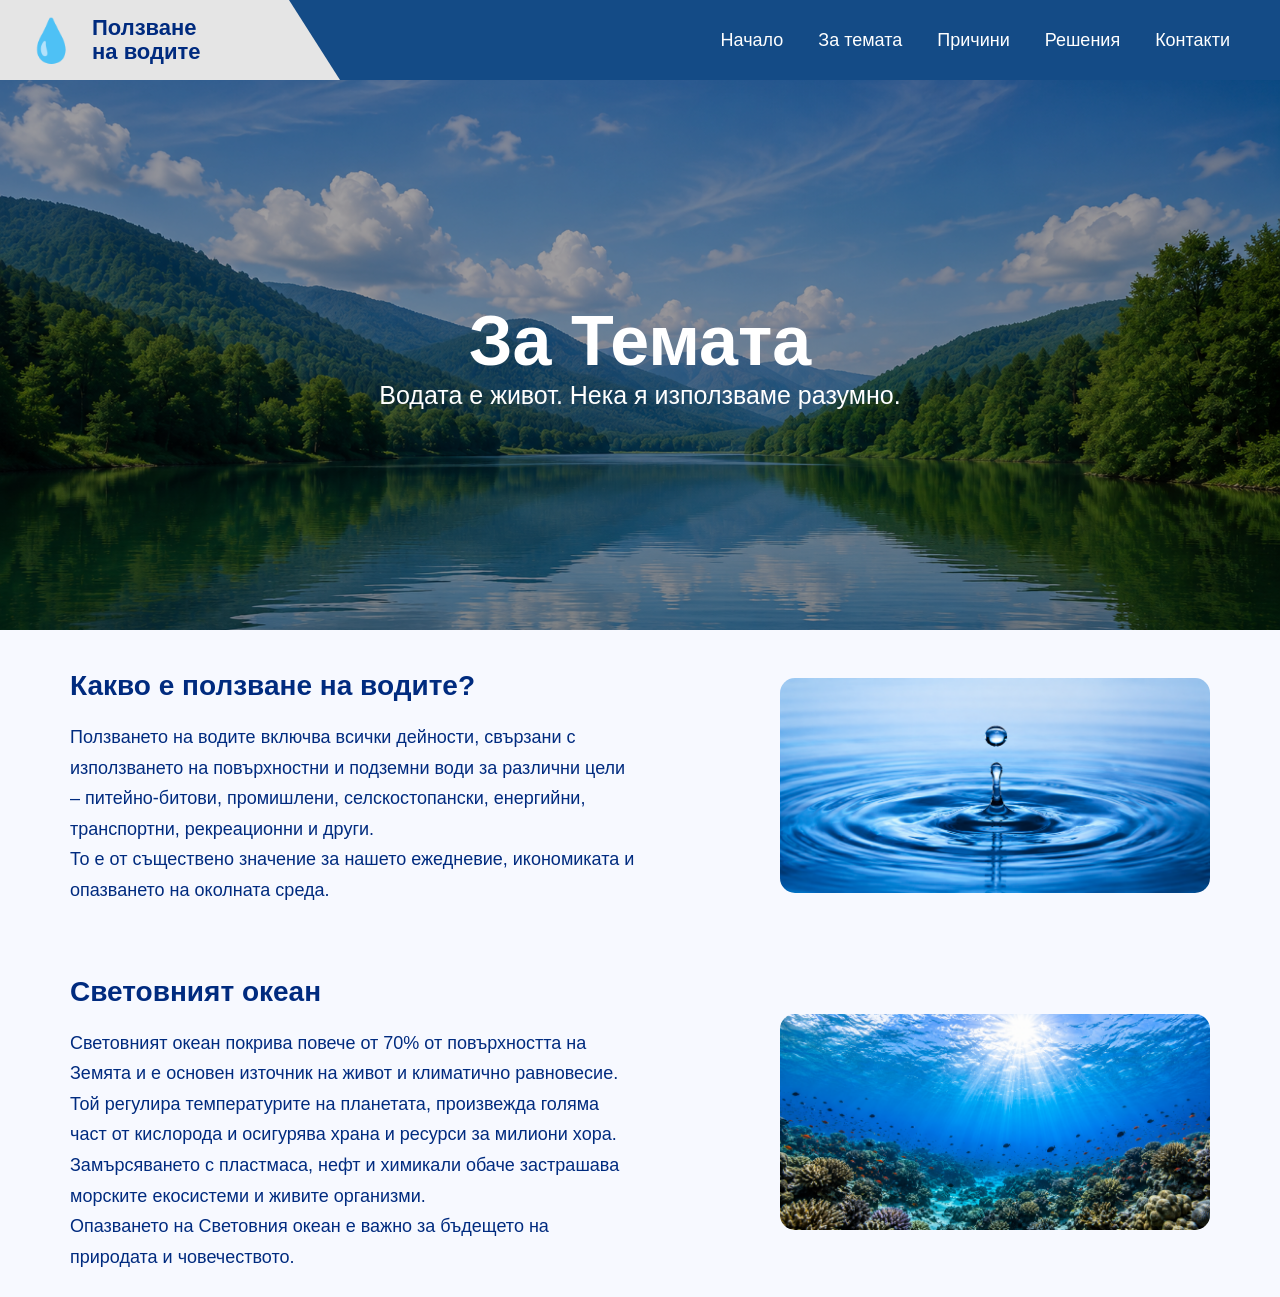
==== about.html @ a23218c3 "Add files via upload" ====
<!DOCTYPE html>
<html>

<head>

    <title>Ползване на Водите</title>

    <link rel="stylesheet" href="css/about.css">

</head>

<body>

    <!-- MENU -->

    <div class="menu">

        <div class="logo-box">

            <div class="logo-left">
                💧
            </div>

            <div class="logo-text">
                <h2>Ползване</h2>
                <h2>на водите</h2>
            </div>

        </div>

        <div class="links">

            <a class="hover-underline-animation" href="index.html">Начало</a>
            <a class="hover-underline-animation" href="about.html">За темата</a>
            <a class="hover-underline-animation" href="#">Причини</a>
            <a class="hover-underline-animation" href="#">Решения</a>
            <a class="hover-underline-animation" href="#">Контакти</a>

        </div>

    </div>

    <!-- HERO -->

    <div class="hero">

        <div class="overlay"></div>

        <div class="hero-content">

            <div class="center">

                <div class="center-text">
                    За Темата
                </div>

                <div class="center-text-bottom">
                    Водата е живот. Нека я използваме разумно.
                </div>

            </div>

        </div>

<div class="about-section">

    <div class="about-text">

        <h2>Какво е ползване на водите?</h2>

        <p>
            Ползването на водите включва всички дейности,
            свързани с използването на повърхностни и
            подземни води за различни цели – питейно-битови,
            промишлени, селскостопански, енергийни,
            транспортни, рекреационни и други.
        </p>

        <p>
            То е от съществено значение за нашето ежедневие,
            икономиката и опазването на околната среда.
        </p>

    </div>

    <div class="about-image">

        <img src="images/water.jpg">

    </div>

</div>

<div class="ocean-section">

    <div class="ocean-text">

        <h2>Световният океан</h2>

        <p>
            Световният океан покрива повече от 70%
            от повърхността на Земята и е основен
            източник на живот и климатично равновесие.
            Той регулира температурите на планетата,
            произвежда голяма част от кислорода и
            осигурява храна и ресурси за милиони хора.
            Замърсяването с пластмаса, нефт и химикали
            обаче застрашава морските екосистеми и
            живите организми.
        </p>

        <p>
            Опазването на Световния океан е важно
            за бъдещето на природата и човечеството.
        </p>

    </div>

    <div class="ocean-image">

        <img src="images/ocean.jpg">

    </div>

</div>
---- css/about.css ----
*{
    margin:0;
    padding:0;
    box-sizing:border-box;
    font-family:Arial, Helvetica, sans-serif;
}

body{
    background:#f5f5f5;
}

/*-------------------------------- MENU */

.menu{
    width:100%;
    height:80px;
    background:#144b86;
    display:flex;
    justify-content:space-between;
    align-items:center;
    padding-right:50px;
}

/*----------------------------------- LOGO */

.logo-box{
    width:340px;
    height:80px;
    background:#e5e5e5;
    display:flex;
    align-items:center;
    padding-left:25px;
    clip-path:polygon(0 0, 85% 0, 100% 100%, 0 100%);
}

/*-------------------------------------------ICON */

.logo-left{
    font-size:42px;
    margin-right:15px;
}

/*--------------------------------------------- TEXT */

.logo-text h2{
    color:#002b7f;
    font-size:22px;
    line-height:1.1;
}

/*----------------------------------------------- LINKS */
.hover-underline-animation {
  display: inline-block;
  position: relative;
}

.hover-underline-animation::after {
  content: '';
  position: absolute;
  width: 100%;
  transform: scaleX(0);
  height: 2px;
  bottom: 0;
  left: 0;
  background-color: #0087ca;
  transform-origin: bottom right;
  transition: transform 0.25s ease-out;
}

.hover-underline-animation:hover::after {
  transform: scaleX(1);
  transform-origin: bottom left;
}

.links{
    display:flex;
    gap:35px;
}

.links a{
    color:white;
    text-decoration:none;
    font-size:18px;
    
}

.links a:hover{
    color:#4da6ff;
}

/*--------------------------------------------- HERO */

.hero{
    position:relative;
    height:550px;
    background-image:url("../images/hero.jpg");
    background-size:cover;
    background-position:center;
}

/*------------------------------------------------- OVERLAY */

.overlay{
    position:absolute;
    top:0;
    left:0;
    width:100%;
    height:100%;
    background:rgba(0, 0, 0, 0.35);
}

/*---------------------------------------------------- CONTENT */

.hero-content{
    position:relative;
    height:100%;
    display:flex;
    justify-content:center;
    align-items:center;
    color:white;
}

/*------------------------------------------------ TEXT ON PICTURE */

.center{
    max-width:650px;
    align-items: center;
    text-align: center;
    
}

.center-text{
    font-size: 70px;
    font-weight: bold;
}
.center-text-bottom{
    font-size: 25px;
    
}

/*------------------------------------------------ About */

.about-section{
    padding-right: 70px;
    padding-left: 70px;
    padding-bottom: 35px;
    padding-top: 40px;
    background:#f7f9ff;
    display:flex;
    justify-content:space-between;
    align-items:center;
}

.about-text{
    width:50%;
}

.about-text h2{
    color:#002b7f;
    font-size:28px;
    margin-bottom:20px;
}

.about-text p{
    color:#002b7f;
    font-size:18px;
    line-height:1.7;
}

.about-image img{
    width:430px;
    border-radius:15px;

}

/*------------------------------------------------- OCEAN SECTION */

.ocean-section{
    padding-right: 70px;
    padding-left: 70px;
    padding-bottom: 25px;
    padding-top: 35px;
    background:#f7f9ff;
    display:flex;
    justify-content:space-between;
    align-items:center;
}

.ocean-text{
    width:50%;
}

.ocean-text h2{
    color:#002b7f;
    font-size:28px;
    margin-bottom:20px;
}

.ocean-text p{
    color:#002b7f;
    font-size:18px;
    line-height:1.7;
}

.ocean-image img{
    width:430px;
    border-radius:15px;

}
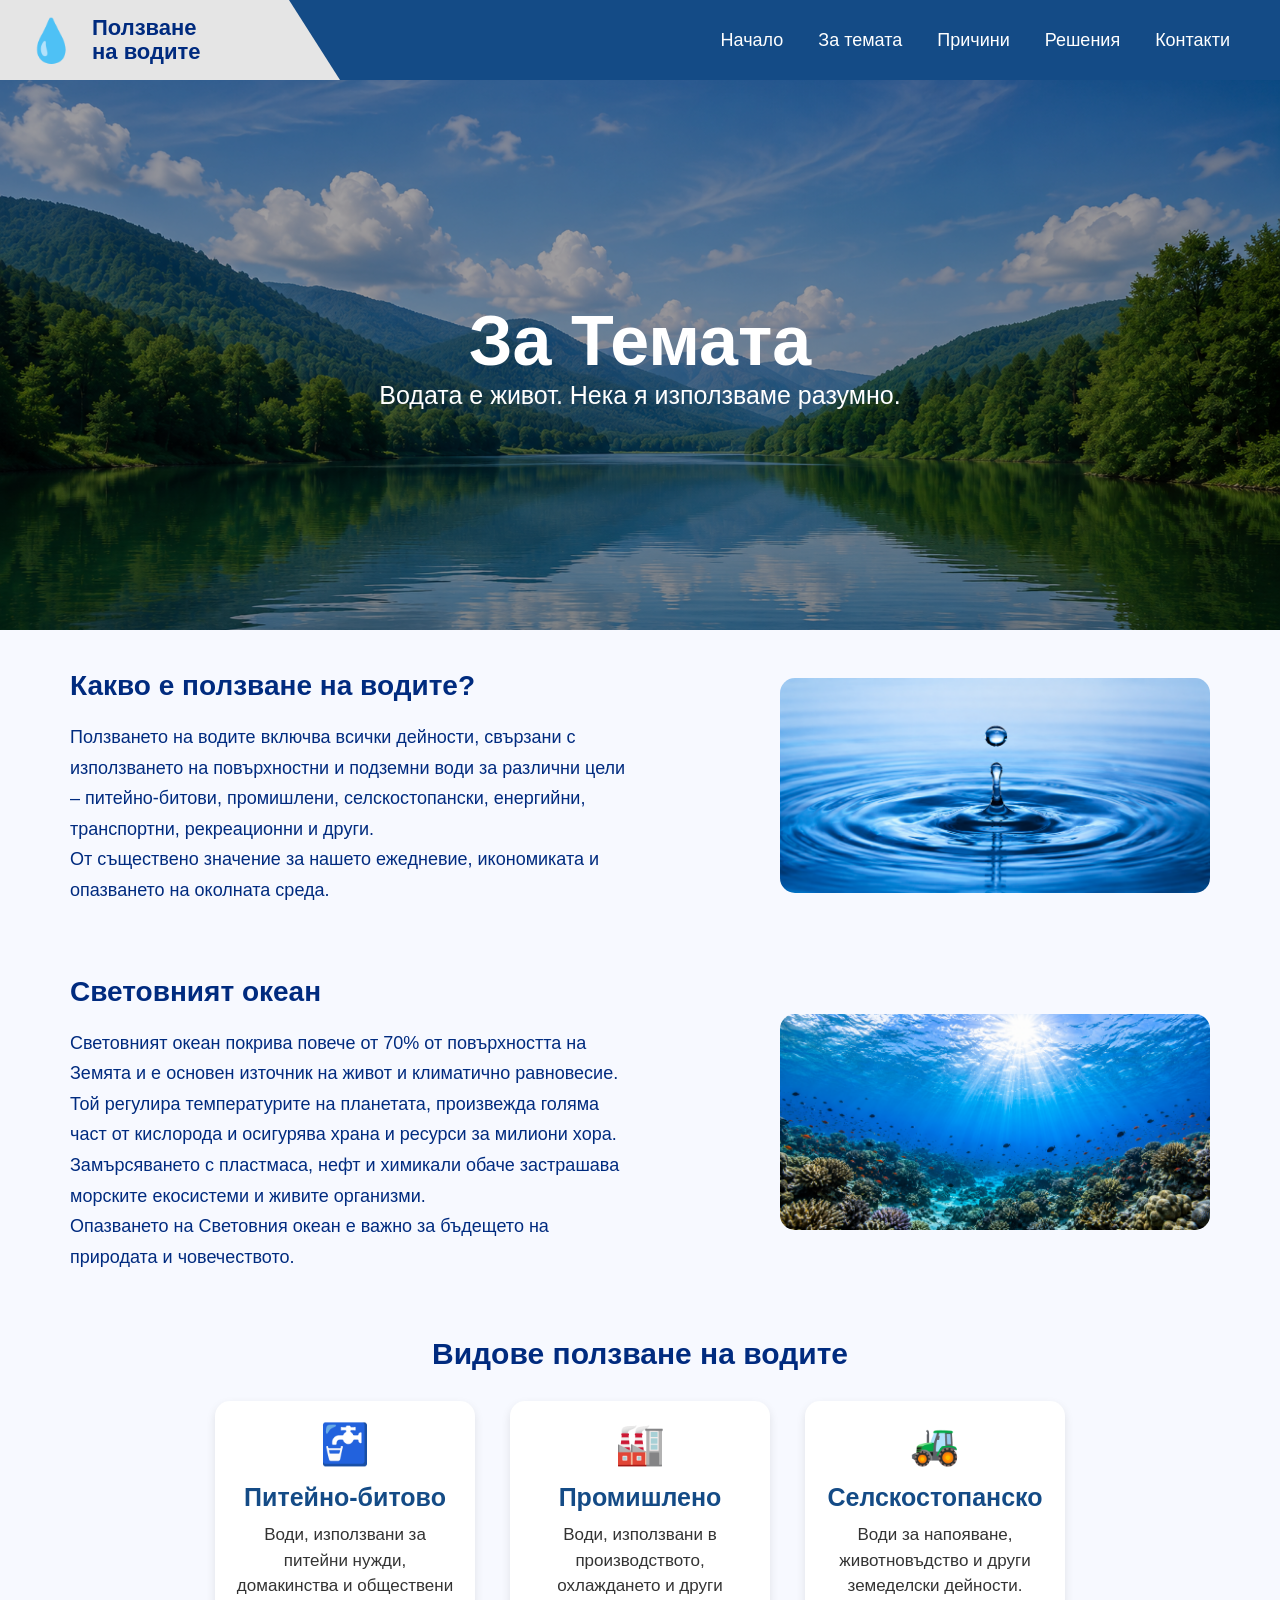
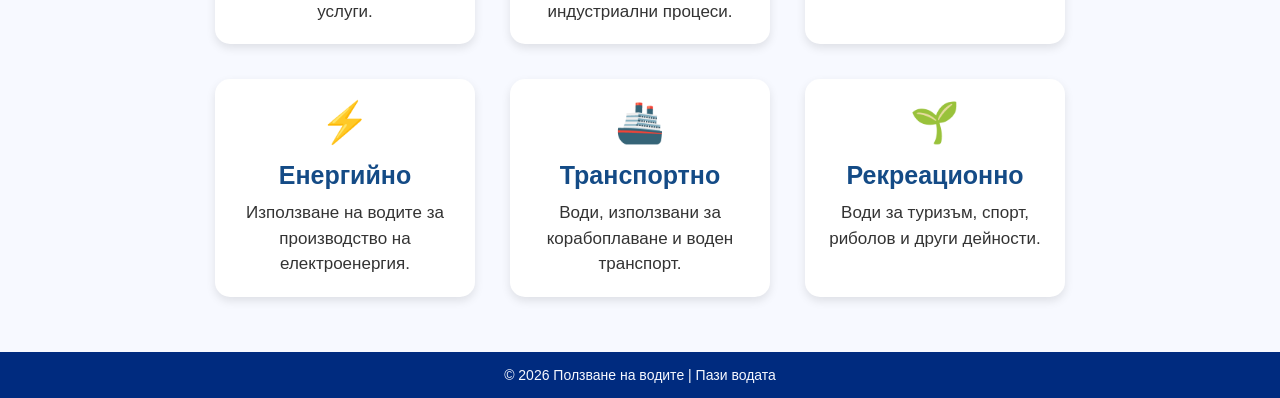
==== commit 33251ce2: "Add files via upload" ====
--- a/about.html
+++ b/about.html
@@ -32,8 +32,8 @@
 
             <a class="hover-underline-animation" href="index.html">Начало</a>
             <a class="hover-underline-animation" href="about.html">За темата</a>
-            <a class="hover-underline-animation" href="#">Причини</a>
-            <a class="hover-underline-animation" href="#">Решения</a>
+            <a class="hover-underline-animation" href="causes.html">Причини</a>
+            <a class="hover-underline-animation" href="solutions.html">Решения</a>
             <a class="hover-underline-animation" href="#">Контакти</a>
 
         </div>
@@ -62,64 +62,134 @@
 
         </div>
 
-<div class="about-section">
+    </div>
 
-    <div class="about-text">
+    <!-- ABOUT SECTION -->
 
-        <h2>Какво е ползване на водите?</h2>
+    <div class="about-section">
 
-        <p>
-            Ползването на водите включва всички дейности,
-            свързани с използването на повърхностни и
-            подземни води за различни цели – питейно-битови,
-            промишлени, селскостопански, енергийни,
-            транспортни, рекреационни и други.
-        </p>
+        <div class="about-text">
 
-        <p>
-            То е от съществено значение за нашето ежедневие,
-            икономиката и опазването на околната среда.
-        </p>
+            <h2>Какво е ползване на водите?</h2>
+
+            <p>
+                Ползването на водите включва всички дейности,
+                свързани с използването на повърхностни и
+                подземни води за различни цели – питейно-битови,
+                промишлени, селскостопански, енергийни,
+                транспортни, рекреационни и други.
+            </p>
+
+            <p>
+                 Oт съществено значение за нашето ежедневие,
+                икономиката и опазването на околната среда.
+            </p>
+
+        </div>
+
+        <div class="about-image">
+
+            <img src="images/water.jpg">
+
+        </div>
 
     </div>
 
-    <div class="about-image">
+    <!-- OCEAN SECTION -->
 
-        <img src="images/water.jpg">
+    <div class="ocean-section">
+
+        <div class="ocean-text">
+
+            <h2>Световният океан</h2>
+
+            <p>
+                Световният океан покрива повече от 70%
+                от повърхността на Земята и е основен
+                източник на живот и климатично равновесие.
+            </p>
+
+            <p>
+                Той регулира температурите на планетата,
+                произвежда голяма част от кислорода и
+                осигурява храна и ресурси за милиони хора.
+            </p>
+
+            <p>
+                Замърсяването с пластмаса, нефт и химикали
+                обаче застрашава морските екосистеми и
+                живите организми.
+            </p>
+
+            <p>
+                Опазването на Световния океан е важно
+                за бъдещето на природата и човечеството.
+            </p>
+
+        </div>
+
+        <div class="ocean-image">
+
+            <img src="images/ocean.jpg">
+
+        </div>
+
+    </div>
+
+    <div class="types-section">
+
+    <h2>Видове ползване на водите</h2>
+
+    <div class="types-cards">
+
+        <div class="type-card">
+            <div class="icon">🚰</div>
+            <h3>Питейно-битово</h3>
+            <p>Води, използвани за питейни нужди, домакинства и обществени услуги.</p>
+        </div>
+
+        <div class="type-card">
+            <div class="icon">🏭</div>
+            <h3>Промишлено</h3>
+            <p>Води, използвани в производството, охлаждането и други индустриални процеси.</p>
+        </div>
+
+        <div class="type-card">
+            <div class="icon">🚜</div>
+            <h3>Селскостопанско</h3>
+            <p>Води за напояване, животновъдство и други земеделски дейности.</p>
+        </div>
+
+        <div class="type-card">
+            <div class="icon">⚡</div>
+            <h3>Енергийно</h3>
+            <p>Използване на водите за производство на електроенергия.</p>
+        </div>
+
+        <div class="type-card">
+            <div class="icon">🚢</div>
+            <h3>Транспортно</h3>
+            <p>Води, използвани за корабоплаване и воден транспорт.</p>
+        </div>
+
+        <div class="type-card">
+            <div class="icon">🌱</div>
+            <h3>Рекреационно</h3>
+            <p>Води за туризъм, спорт, риболов и други дейности.</p>
+        </div>
 
     </div>
 
 </div>
 
-<div class="ocean-section">
+<div class="footer">
 
-    <div class="ocean-text">
+    <p>
+        © 2026 Ползване на водите | Пази водата
+    </p>
 
-        <h2>Световният океан</h2>
+</div>
 
-        <p>
-            Световният океан покрива повече от 70%
-            от повърхността на Земята и е основен
-            източник на живот и климатично равновесие.
-            Той регулира температурите на планетата,
-            произвежда голяма част от кислорода и
-            осигурява храна и ресурси за милиони хора.
-            Замърсяването с пластмаса, нефт и химикали
-            обаче застрашава морските екосистеми и
-            живите организми.
-        </p>
+</body>
 
-        <p>
-            Опазването на Световния океан е важно
-            за бъдещето на природата и човечеството.
-        </p>
-
-    </div>
-
-    <div class="ocean-image">
-
-        <img src="images/ocean.jpg">
-
-    </div>
-
-</div>+</html>
--- a/css/about.css
+++ b/css/about.css
@@ -206,4 +206,68 @@
     width:430px;
     border-radius:15px;
 
+}
+
+/*-----------------------------------------------------Cards*/
+.types-section{
+    padding-right: 70px;
+    padding-left: 70px;
+    padding-bottom: 55px;
+    padding-top: 40px;
+    background:#f7f9ff;
+    text-align:center;
+}
+
+.types-section h2{
+    color:#002b7f;
+    font-size:30px;
+    margin-bottom:30px;
+}
+
+.types-cards{
+    display:flex;
+    justify-content:center;
+    gap:35px;
+    flex-wrap:wrap;
+}
+
+.type-card{
+    width:260px;
+    background:white;
+    padding:20px;
+    border-radius:15px;
+    box-shadow:0 4px 10px rgba(0,0,0,0.10);
+    transition: transform 0.2s;
+}
+.type-card:hover{
+    transform:translateY(-5px);
+    box-shadow:5px 5px 7px rgba(0,0,0,0.15);
+}
+
+.icon{
+    font-size:40px;
+    margin-bottom:15px;
+}
+
+.type-card h3{
+    color:#144b86;
+    font-size:25px;
+    margin-bottom:10px;
+}
+
+.type-card p{
+    color:#333;
+    font-size: 17px;
+    line-height:1.5;
+}
+
+/*--------------------------------------------------FOOTER */
+
+.footer{
+    margin-top: 0px;
+    background:#002b7f;
+    color:#f7f9ff;
+    text-align:center;
+    padding:15px;
+    font-size:14px;
 }
